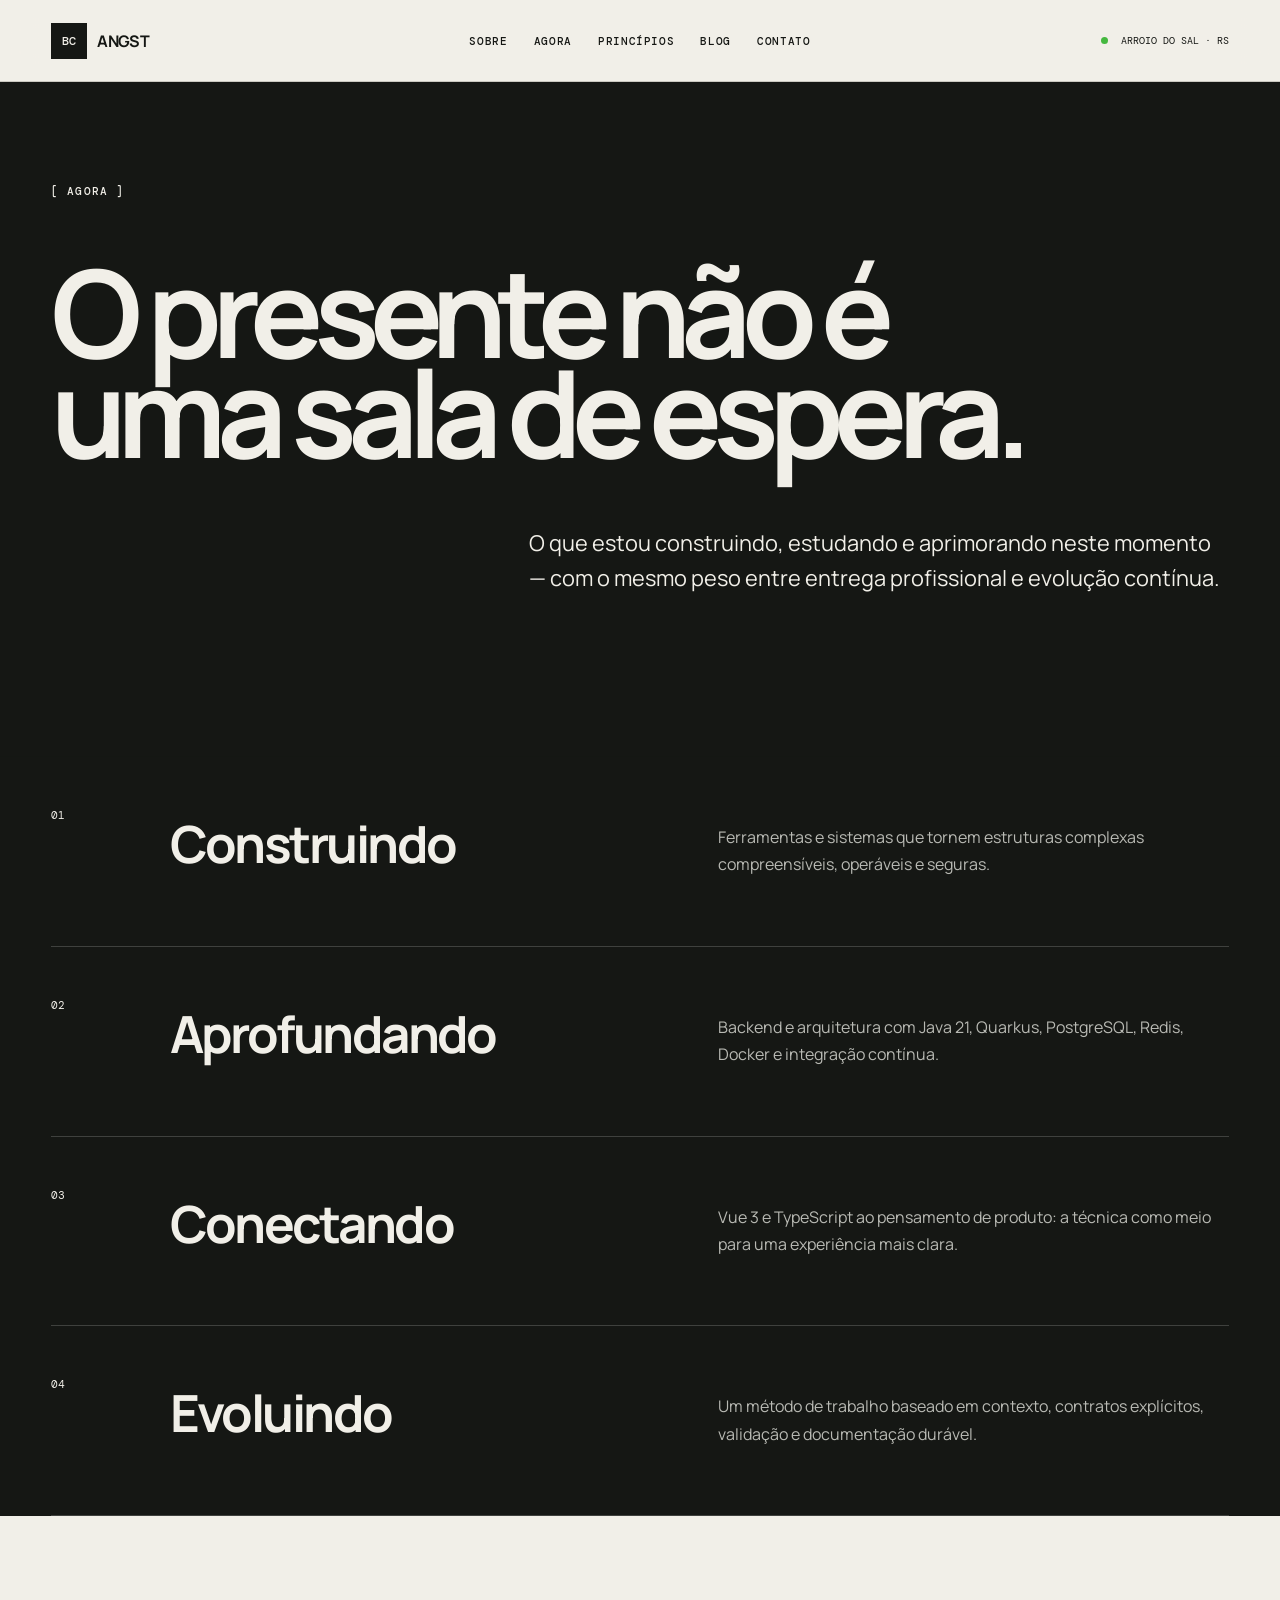
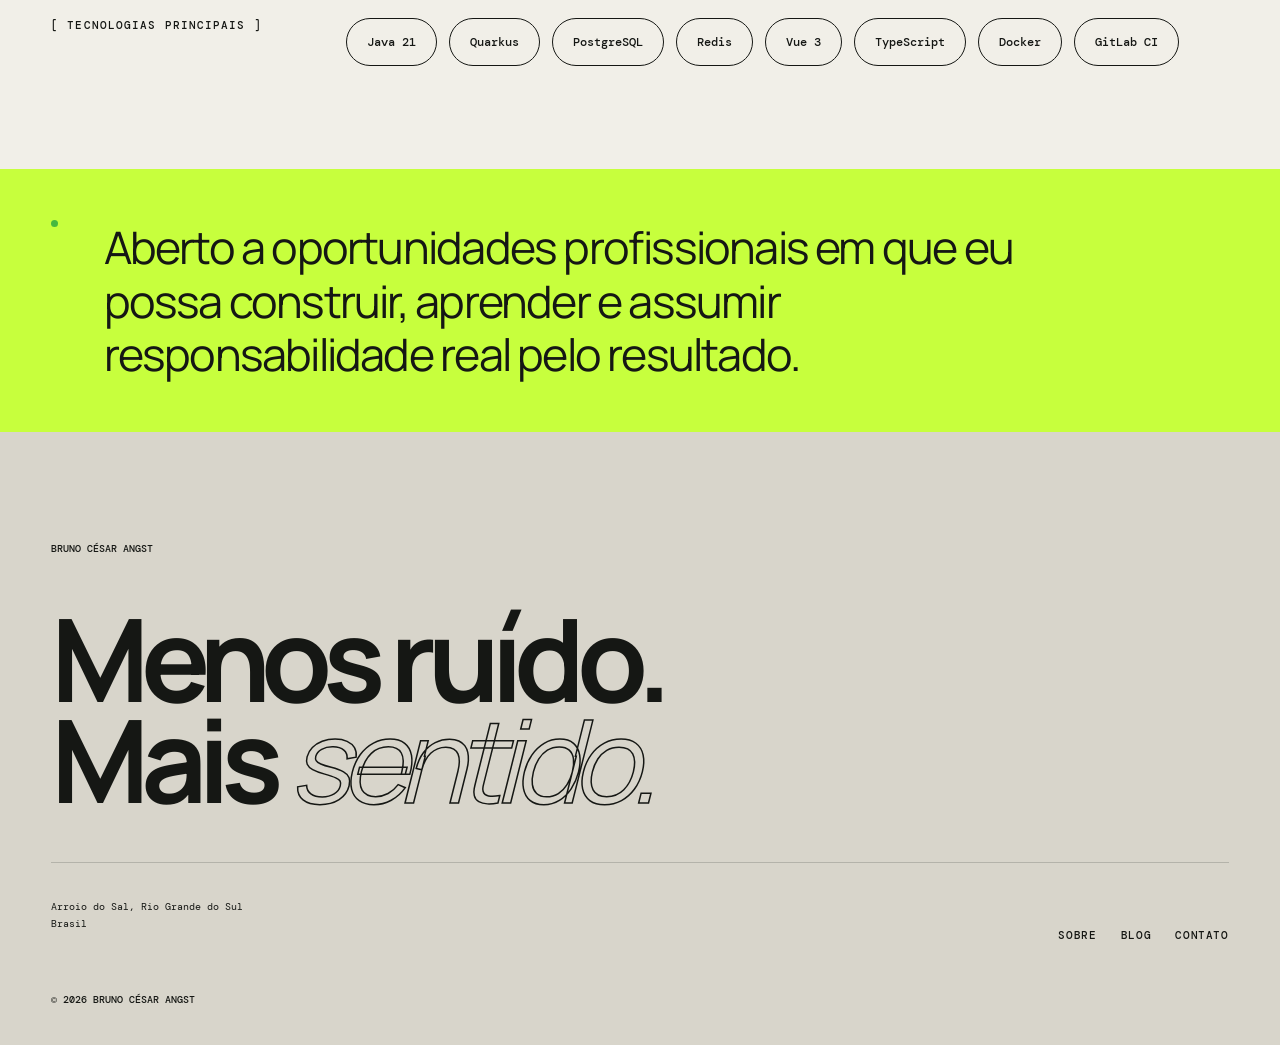
==== agora/index.html @ 10d909a9 "Publica site pessoal no GitHub Pages" ====
<!DOCTYPE html><html lang="pt-BR"><head><meta charSet="utf-8"/><meta name="viewport" content="width=device-width, initial-scale=1"/><link rel="stylesheet" href="/style.css"/><title>Agora — Bruno César Angst</title><meta name="description" content="O que Bruno César Angst está construindo, estudando e aprimorando agora."/></head><body><div hidden=""><!--$--><!--/$--></div><header><a class="marca" href="/"><span>BC</span><strong>ANGST</strong></a><nav class=""><a href="/sobre">Sobre</a><a href="/agora">Agora</a><a href="/principios">Princípios</a><a href="/blog">Blog</a><a href="/contato">Contato</a></nav><div class="local"><i></i> Arroio do Sal · RS</div><button class="menu" aria-label="Abrir menu" aria-expanded="false"><span></span><span></span></button></header><main><section class="cabecalho-pagina escuro"><div class="rotulo">[ Agora ]</div><h1>O presente não é<br/>uma sala de espera.</h1><p>O que estou construindo, estudando e aprimorando neste momento — com o mesmo peso entre entrega profissional e evolução contínua.</p></section><section class="lista-focos"><article><span>01</span><h2>Construindo</h2><p>Ferramentas e sistemas que tornem estruturas complexas compreensíveis, operáveis e seguras.</p></article><article><span>02</span><h2>Aprofundando</h2><p>Backend e arquitetura com Java 21, Quarkus, PostgreSQL, Redis, Docker e integração contínua.</p></article><article><span>03</span><h2>Conectando</h2><p>Vue 3 e TypeScript ao pensamento de produto: a técnica como meio para uma experiência mais clara.</p></article><article><span>04</span><h2>Evoluindo</h2><p>Um método de trabalho baseado em contexto, contratos explícitos, validação e documentação durável.</p></article></section><section class="stack"><div class="rotulo">[ Tecnologias principais ]</div><div><span>Java 21</span><span>Quarkus</span><span>PostgreSQL</span><span>Redis</span><span>Vue 3</span><span>TypeScript</span><span>Docker</span><span>GitLab CI</span></div></section><section class="nota-agora"><i></i><p>Aberto a oportunidades profissionais em que eu possa construir, aprender e assumir responsabilidade real pelo resultado.</p></section></main><!--$--><!--/$--><footer><div><span>Bruno César Angst</span><h2>Menos ruído.<br/>Mais <em>sentido.</em></h2></div><div class="rodape-fim"><p>Arroio do Sal, Rio Grande do Sul<br/>Brasil</p><div class="links-rodape"><a href="/sobre">Sobre</a><a href="/blog">Blog</a><a href="/contato">Contato</a></div></div><small>© 2026 Bruno César Angst</small></footer></body></html>
---- style.css ----
@import "https://fonts.googleapis.com/css2?family=DM+Mono:wght@300;400;500&family=Manrope:wght@400;500;600;700;800&display=swap";
:root{--papel:#f1efe8;--tinta:#151714;--lima:#c7ff3d;--azul:#6d87ff;--laranja:#ff7a3d;--linha:#1517142e;--cinza:#777971}*{box-sizing:border-box}html{scroll-behavior:smooth}body{background:var(--papel);color:var(--tinta);margin:0;font-family:Manrope,sans-serif}a{color:inherit;text-decoration:none}button{font:inherit;color:inherit}header{border-bottom:1px solid var(--linha);z-index:20;-webkit-backdrop-filter:blur(16px);backdrop-filter:blur(16px);background:#f1efe8ed;grid-template-columns:1fr auto 1fr;align-items:center;height:82px;padding:0 4vw;display:grid;position:sticky;top:0}.marca{align-items:center;gap:10px;width:max-content;display:flex}.marca span{background:var(--tinta);color:var(--papel);place-items:center;width:36px;height:36px;font:500 12px DM Mono;display:grid}.marca strong{letter-spacing:-.04em}nav{gap:26px;display:flex}nav a,.links-rodape a{text-transform:uppercase;letter-spacing:.06em;font:500 11px DM Mono;position:relative}nav a:after{content:"";background:var(--tinta);height:1px;transition:all .2s;position:absolute;bottom:-7px;left:0;right:100%}nav a:hover:after{right:0}.local{text-transform:uppercase;justify-self:end;font:400 10px DM Mono}.local i,.nota-agora i,.disponibilidade i{background:#45b83f;border-radius:50%;width:7px;height:7px;margin-right:7px;display:inline-block}.menu{display:none}.hero{min-height:calc(100vh - 82px);padding:6vw 4vw 3vw;overflow:hidden}.sobrancelha{gap:12px;display:flex}.sobrancelha span,.tags span{border:1px solid var(--linha);text-transform:uppercase;border-radius:99px;padding:8px 12px;font:400 10px DM Mono}.hero h1,.cabecalho-pagina h1{letter-spacing:-.08em;margin:5vw 0 4vw;font-size:clamp(68px,10.2vw,152px);line-height:.82}.hero h1 em,.cabecalho-pagina h1 em,footer h2 em{color:#0000;-webkit-text-stroke:1.5px var(--tinta);font-weight:400}.hero-rodape{justify-content:space-between;align-items:end;max-width:1050px;margin-left:auto;display:flex}.hero-rodape p{max-width:650px;margin:0;font-size:clamp(17px,1.6vw,24px);line-height:1.55}.circulo{background:var(--lima);border:1px solid;border-radius:50%;place-items:center;width:72px;height:72px;font-size:24px;transition:all .25s;display:grid}.circulo:hover{transform:rotate(45deg)}.grade-decorativa{border-top:1px solid var(--linha);letter-spacing:.12em;grid-template-columns:repeat(4,1fr);margin-top:6vw;padding-top:14px;font:400 9px DM Mono;display:grid}.rotulo{text-transform:uppercase;letter-spacing:.1em;font:500 11px DM Mono}.manifesto,.trabalho,.chamada-blog{border-top:1px solid var(--linha);padding:9vw 4vw}.manifesto{grid-template-columns:1fr 3fr;display:grid}.manifesto h2,.trabalho>h2,.chamada-blog h2{letter-spacing:-.065em;margin:0;font-size:clamp(38px,6.1vw,90px);line-height:1.04}.manifesto h2 span{color:var(--cinza)}.duas-colunas{grid-template-columns:1fr 1fr;gap:4vw;margin:6vw 0 3vw 25%;display:grid}.duas-colunas p,.chamada-blog p{font-size:15px;line-height:1.75}.link-texto,.link-claro{text-transform:uppercase;letter-spacing:.05em;border-bottom:1px solid;padding:12px 0;font:500 12px DM Mono;display:inline-flex}.link-texto{margin-left:25%}.link-texto span{margin-left:35px}.trabalho{background:var(--tinta);color:var(--papel)}.secao-topo{justify-content:space-between;margin-bottom:5vw;display:flex}.secao-topo>span{text-transform:uppercase;font:400 10px DM Mono}.trabalho>h2{margin-bottom:7vw}.projetos{border-top:1px solid #f1efe833}.projetos article{isolation:isolate;border-bottom:1px solid #f1efe833;grid-template-columns:90px 1fr 70px;gap:2vw;padding:3.5vw 0;transition:all .3s;display:grid;position:relative}.projetos article:before{content:"";transform-origin:bottom;z-index:-1;transition:all .3s;position:absolute;inset:0;transform:scaleY(0)}.projetos article.lima:before{background:var(--lima)}.projetos article.azul:before{background:var(--azul)}.projetos article.laranja:before{background:var(--laranja)}.projetos article:hover{color:var(--tinta);padding-left:2vw;padding-right:2vw}.projetos article:hover:before{transform:scaleY(1)}.numero{font:400 12px DM Mono}.projeto-corpo small{text-transform:uppercase;font:400 10px DM Mono}.projeto-corpo h3{letter-spacing:-.05em;margin:12px 0 20px;font-size:clamp(30px,4vw,60px)}.projeto-corpo p{color:#b8b9b3;max-width:700px;line-height:1.7}.projetos article:hover p{color:var(--tinta)}.tags{gap:8px;margin-top:25px;display:flex}.projeto-seta{place-items:center;font-size:22px;display:grid}.link-claro{margin-top:4vw}.chamada-blog{grid-template-columns:1fr 3fr;display:grid}.chamada-blog p{max-width:660px;margin:3vw 0}.botao{background:var(--tinta);color:var(--papel);text-transform:uppercase;padding:16px 24px;font:500 11px DM Mono;display:inline-block}.faixa-agora{background:var(--lima);grid-template-columns:220px 1fr auto;align-items:center;gap:3vw;padding:3vw 4vw;display:grid}.faixa-agora>span,.faixa-agora a{font:500 10px DM Mono}.faixa-agora p{letter-spacing:-.035em;font-size:clamp(18px,2.2vw,32px)}.cabecalho-pagina{border-bottom:1px solid var(--linha);min-height:75vh;padding:8vw 4vw 7vw}.cabecalho-pagina h1{margin:5vw 0;font-size:clamp(60px,9.5vw,140px)}.cabecalho-pagina>p{max-width:700px;margin-left:auto;font-size:clamp(17px,1.7vw,25px);line-height:1.6}.cabecalho-pagina.escuro{background:var(--tinta);color:var(--papel)}.escuro h1{max-width:1200px}.texto-editorial{grid-template-columns:1fr 2fr;gap:6vw;padding:9vw 4vw;display:grid}.texto-editorial aside{font:400 10px/1.8 DM Mono}.texto-editorial>div{max-width:800px}.texto-editorial h2{letter-spacing:-.055em;margin-top:0;font-size:clamp(35px,4.8vw,66px);line-height:1.08}.texto-editorial p,.corpo-artigo p{font-size:17px;line-height:1.9}.texto-editorial blockquote,.corpo-artigo blockquote{letter-spacing:-.04em;border-left:5px solid var(--lima);margin:5vw 0;padding-left:3vw;font-size:clamp(27px,3.5vw,47px);line-height:1.2}.assinatura{background:var(--azul);grid-template-columns:1fr 3fr;padding:6vw 4vw;display:grid}.assinatura span{text-transform:uppercase;font:500 10px DM Mono}.assinatura p{letter-spacing:-.04em;margin:0;font-size:clamp(30px,4vw,58px);line-height:1.2}.lista-focos{background:var(--tinta);color:var(--papel);padding:0 4vw}.lista-focos article{border-bottom:1px solid #ffffff2e;grid-template-columns:80px 1fr 1fr;gap:3vw;padding:4vw 0;display:grid}.lista-focos span{font:400 11px DM Mono}.lista-focos h2{letter-spacing:-.05em;margin:0;font-size:clamp(30px,4vw,58px)}.lista-focos p{color:#b8b9b3;max-width:500px;line-height:1.7}.stack{grid-template-columns:1fr 3fr;padding:8vw 4vw;display:grid}.stack>div:last-child{flex-wrap:wrap;gap:12px;display:flex}.stack span{border:1px solid var(--tinta);border-radius:99px;padding:15px 20px;font:500 12px DM Mono}.nota-agora,.disponibilidade{background:var(--lima);align-items:flex-start;gap:3vw;padding:4vw;display:flex}.nota-agora p,.disponibilidade p{letter-spacing:-.04em;max-width:1000px;margin:0;font-size:clamp(24px,3.5vw,50px);line-height:1.2}.grade-principios{grid-template-columns:1fr 1fr;padding:0 4vw 9vw;display:grid}.grade-principios article{border:1px solid var(--linha);min-height:330px;margin:-1px 0 0 -1px;padding:4vw}.grade-principios span{font:400 11px DM Mono}.grade-principios h2{letter-spacing:-.05em;margin:3vw 0 2vw;font-size:clamp(26px,3.2vw,47px);line-height:1.05}.grade-principios p{color:#5d5f59;line-height:1.7}.blog-cabecalho{background:var(--laranja)}.temas{border-bottom:1px solid var(--linha);flex-wrap:wrap;gap:12px;padding:2vw 4vw;display:flex}.temas span{border:1px solid;border-radius:99px;padding:9px 12px;font:400 10px DM Mono}.artigos{padding:8vw 4vw}.cartao-artigo{border-top:1px solid;border-bottom:1px solid;grid-template-columns:1fr auto;align-items:center;margin-top:3vw;padding:4vw 0;display:grid}.cartao-artigo span,.artigo-inteiro header span{font:400 10px DM Mono}.cartao-artigo h2{letter-spacing:-.06em;max-width:1050px;margin:2vw 0;font-size:clamp(32px,5.5vw,78px);line-height:1.03}.cartao-artigo p{font-size:16px}.cartao-artigo b{font-size:35px}.artigo-inteiro{max-width:1100px;margin:auto;padding:7vw 4vw 10vw}.voltar{text-transform:uppercase;font:500 11px DM Mono}.artigo-inteiro header{border-bottom:1px solid;margin:6vw 0;padding-bottom:5vw}.artigo-inteiro h1{letter-spacing:-.07em;font-size:clamp(48px,7vw,100px);line-height:.98}.artigo-inteiro header p{max-width:700px;font-size:22px;line-height:1.6}.corpo-artigo{max-width:720px;margin:auto}.corpo-artigo .abertura{font-size:26px;font-weight:600}.corpo-artigo h2{letter-spacing:-.05em;margin-top:5vw;font-size:clamp(30px,4vw,50px)}.contato-cabecalho{background:var(--azul)}.lista-contatos{padding:0 4vw 7vw}.lista-contatos a{border-bottom:1px solid;grid-template-columns:140px 1fr auto;align-items:center;padding:3vw 0;display:grid}.lista-contatos span{text-transform:uppercase;font:500 10px DM Mono}.lista-contatos h2{letter-spacing:-.05em;margin:0;font-size:clamp(27px,4.5vw,65px)}.lista-contatos b{font-size:25px}.disponibilidade span{font:500 10px DM Mono}.disponibilidade>div{align-items:flex-start;gap:4vw;display:flex}.disponibilidade p{font-size:clamp(22px,3vw,42px)}footer{background:#d8d5cb;flex-direction:column;justify-content:space-between;min-height:600px;padding:8vw 4vw 3vw;display:flex}footer>div:first-child>span,footer small{text-transform:uppercase;font:500 10px DM Mono}footer h2{letter-spacing:-.075em;margin:4vw 0;font-size:clamp(55px,9vw,130px);line-height:.88}.rodape-fim{border-top:1px solid var(--linha);justify-content:space-between;align-items:end;padding-top:25px;display:flex}.rodape-fim p{font:400 10px/1.7 DM Mono}.links-rodape{gap:24px;display:flex}footer small{margin-top:4vw}@media (max-width:760px){header{grid-template-columns:1fr auto}.local{display:none}.menu{background:0 0;border:0;flex-direction:column;gap:6px;display:flex}.menu span{background:var(--tinta);width:24px;height:1px}nav{background:var(--papel);border-bottom:1px solid;flex-direction:column;padding:28px 4vw;display:none;position:absolute;top:82px;left:0;right:0}nav.aberto{display:flex}.hero,.cabecalho-pagina{padding-top:16vw}.hero h1,.cabecalho-pagina h1{margin:14vw 0;font-size:17vw}.hero-rodape{align-items:start}.hero-rodape p{max-width:78%}.circulo{width:58px;height:58px}.grade-decorativa{grid-template-columns:1fr 1fr;gap:10px}.manifesto,.chamada-blog{grid-template-columns:1fr;gap:45px}.duas-colunas{grid-template-columns:1fr;margin:35px 0}.link-texto{margin-left:0}.manifesto,.trabalho,.chamada-blog{padding-top:18vw;padding-bottom:18vw}.projetos article{grid-template-columns:32px 1fr 25px;padding:40px 0}.faixa-agora{grid-template-columns:1fr auto;padding:9vw 4vw}.faixa-agora>span{grid-column:1/-1}.texto-editorial{grid-template-columns:1fr;padding-top:16vw;padding-bottom:16vw}.assinatura,.stack{grid-template-columns:1fr;gap:35px;padding-top:14vw;padding-bottom:14vw}.lista-focos article{grid-template-columns:35px 1fr}.lista-focos article p{grid-column:2}.grade-principios{grid-template-columns:1fr}.grade-principios article{min-height:270px;padding:10vw 5vw}.temas{padding-top:6vw;padding-bottom:6vw}.artigos{padding-top:15vw;padding-bottom:15vw}.cartao-artigo{padding:10vw 0}.lista-contatos a{grid-template-columns:1fr auto;padding:8vw 0}.lista-contatos span{grid-column:1/-1;margin-bottom:12px}.disponibilidade>div{display:block}.disponibilidade span{margin-bottom:20px;display:block}.links-rodape{flex-wrap:wrap}.rodape-fim{align-items:start}footer{min-height:520px}}@media (prefers-reduced-motion:reduce){*{scroll-behavior:auto!important;transition:none!important;animation:none!important}}@media(max-width:760px){header{height:auto;min-height:82px;grid-template-columns:1fr;padding-top:18px;padding-bottom:18px;gap:18px}header nav{display:flex;position:static;border:0;padding:0;background:transparent;flex-direction:row;flex-wrap:wrap;gap:16px}.menu{display:none!important}}
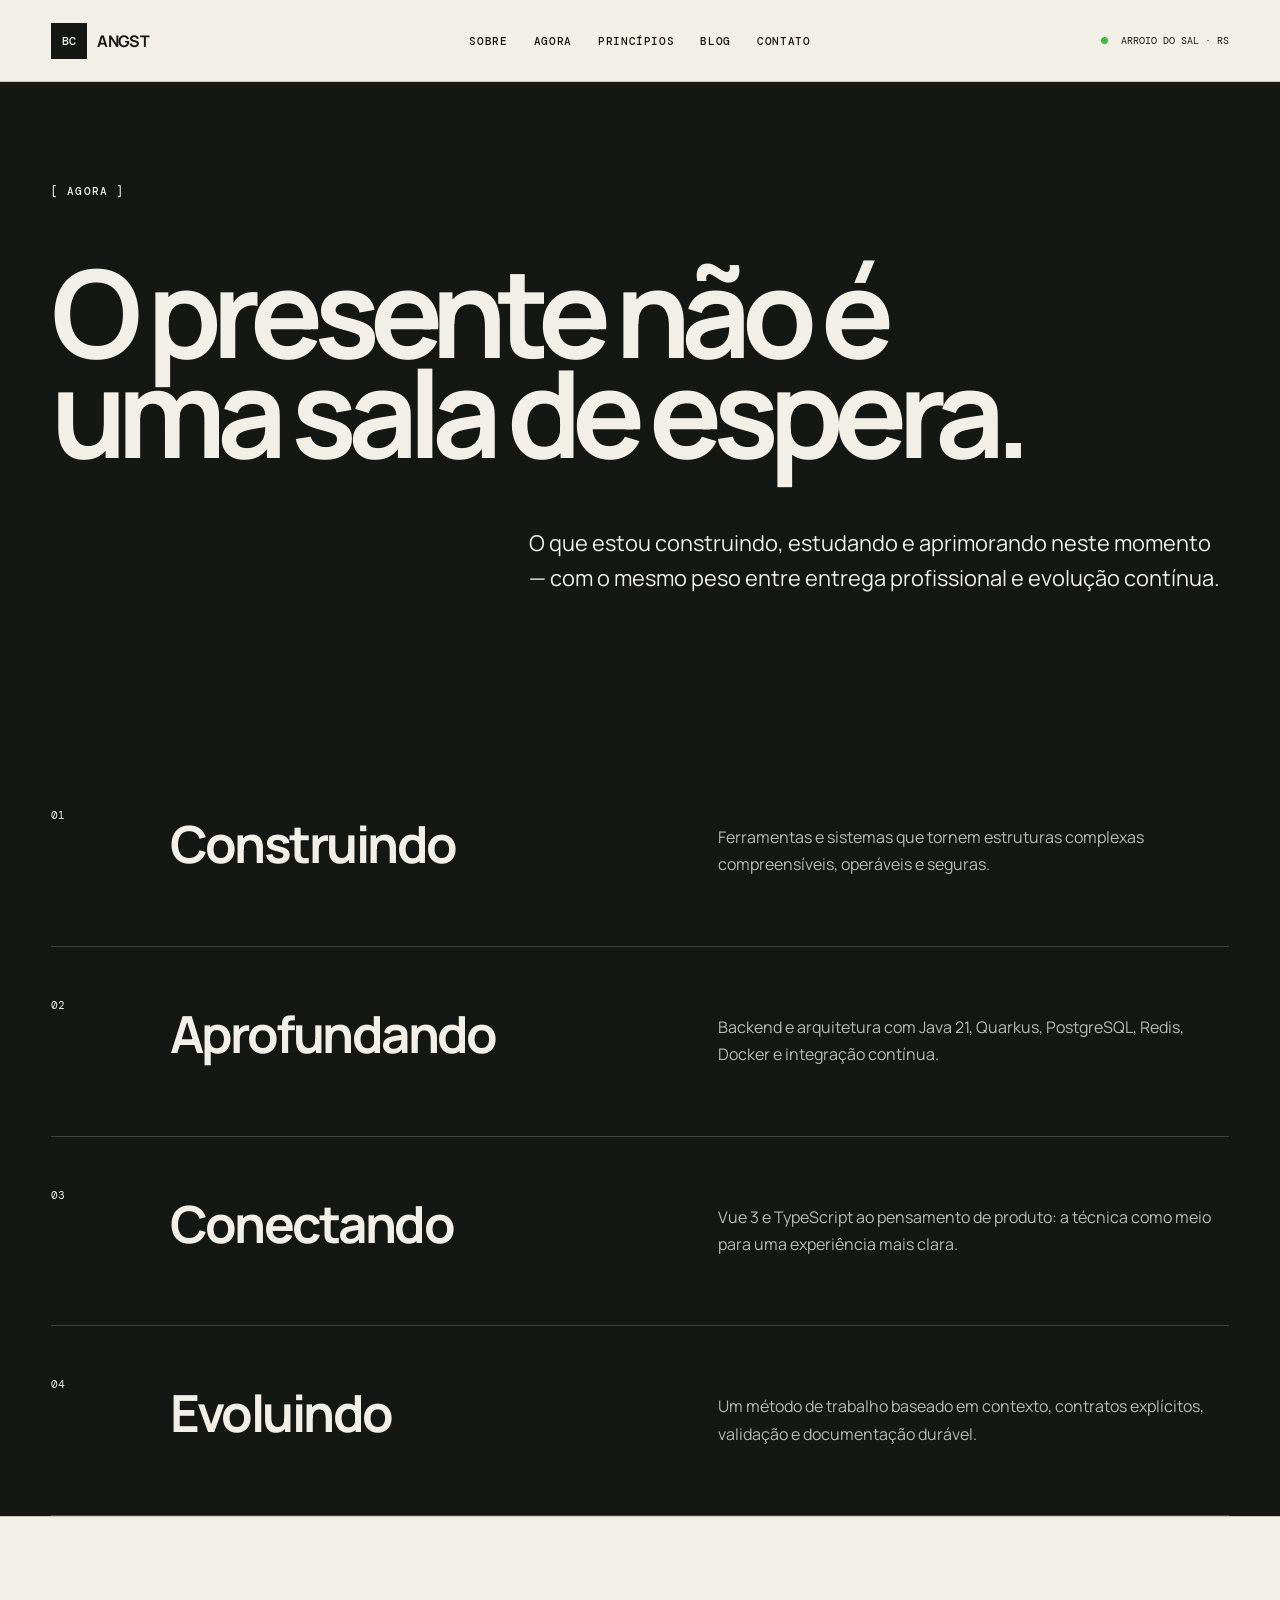
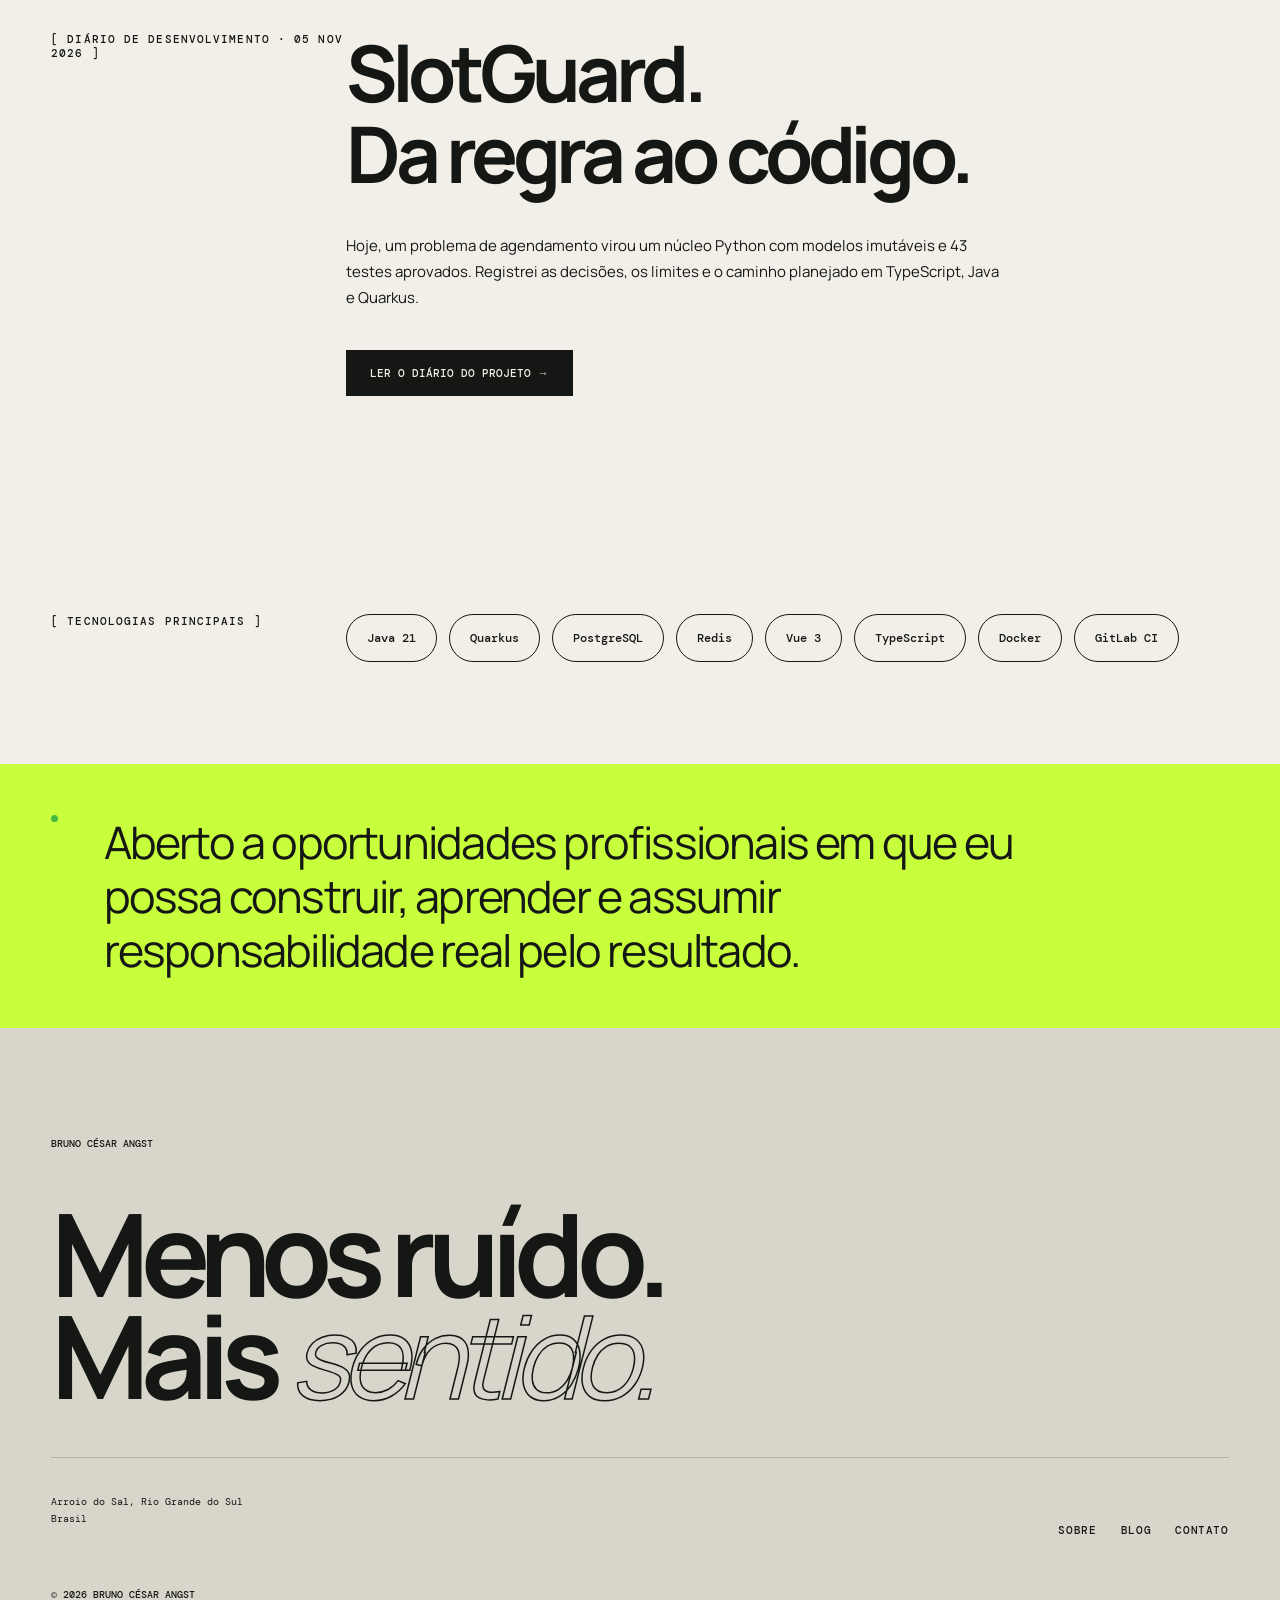
==== commit b5dd88d9: "Adiciona diário de desenvolvimento do SlotGuard ao blog" ====
--- a/agora/index.html
+++ b/agora/index.html
@@ -1 +1 @@
-<!DOCTYPE html><html lang="pt-BR"><head><meta charSet="utf-8"/><meta name="viewport" content="width=device-width, initial-scale=1"/><link rel="stylesheet" href="/style.css"/><title>Agora — Bruno César Angst</title><meta name="description" content="O que Bruno César Angst está construindo, estudando e aprimorando agora."/></head><body><div hidden=""><!--$--><!--/$--></div><header><a class="marca" href="/"><span>BC</span><strong>ANGST</strong></a><nav class=""><a href="/sobre">Sobre</a><a href="/agora">Agora</a><a href="/principios">Princípios</a><a href="/blog">Blog</a><a href="/contato">Contato</a></nav><div class="local"><i></i> Arroio do Sal · RS</div><button class="menu" aria-label="Abrir menu" aria-expanded="false"><span></span><span></span></button></header><main><section class="cabecalho-pagina escuro"><div class="rotulo">[ Agora ]</div><h1>O presente não é<br/>uma sala de espera.</h1><p>O que estou construindo, estudando e aprimorando neste momento — com o mesmo peso entre entrega profissional e evolução contínua.</p></section><section class="lista-focos"><article><span>01</span><h2>Construindo</h2><p>Ferramentas e sistemas que tornem estruturas complexas compreensíveis, operáveis e seguras.</p></article><article><span>02</span><h2>Aprofundando</h2><p>Backend e arquitetura com Java 21, Quarkus, PostgreSQL, Redis, Docker e integração contínua.</p></article><article><span>03</span><h2>Conectando</h2><p>Vue 3 e TypeScript ao pensamento de produto: a técnica como meio para uma experiência mais clara.</p></article><article><span>04</span><h2>Evoluindo</h2><p>Um método de trabalho baseado em contexto, contratos explícitos, validação e documentação durável.</p></article></section><section class="stack"><div class="rotulo">[ Tecnologias principais ]</div><div><span>Java 21</span><span>Quarkus</span><span>PostgreSQL</span><span>Redis</span><span>Vue 3</span><span>TypeScript</span><span>Docker</span><span>GitLab CI</span></div></section><section class="nota-agora"><i></i><p>Aberto a oportunidades profissionais em que eu possa construir, aprender e assumir responsabilidade real pelo resultado.</p></section></main><!--$--><!--/$--><footer><div><span>Bruno César Angst</span><h2>Menos ruído.<br/>Mais <em>sentido.</em></h2></div><div class="rodape-fim"><p>Arroio do Sal, Rio Grande do Sul<br/>Brasil</p><div class="links-rodape"><a href="/sobre">Sobre</a><a href="/blog">Blog</a><a href="/contato">Contato</a></div></div><small>© 2026 Bruno César Angst</small></footer></body></html>+<!DOCTYPE html><html lang="pt-BR"><head><meta charSet="utf-8"/><meta name="viewport" content="width=device-width, initial-scale=1"/><link rel="stylesheet" href="/style-v2.css"/><title>Agora — Bruno César Angst</title><meta name="description" content="O que Bruno César Angst está construindo, estudando e aprimorando agora."/></head><body><div hidden=""><!--$--><!--/$--></div><header><a class="marca" href="/"><span>BC</span><strong>ANGST</strong></a><nav class=""><a href="/sobre/">Sobre</a><a href="/agora/">Agora</a><a href="/principios/">Princípios</a><a href="/blog/">Blog</a><a href="/contato/">Contato</a></nav><div class="local"><i></i> Arroio do Sal · RS</div><button class="menu" aria-label="Abrir menu" aria-expanded="false"><span></span><span></span></button></header><main><section class="cabecalho-pagina escuro"><div class="rotulo">[ Agora ]</div><h1>O presente não é<br/>uma sala de espera.</h1><p>O que estou construindo, estudando e aprimorando neste momento — com o mesmo peso entre entrega profissional e evolução contínua.</p></section><section class="lista-focos"><article><span>01</span><h2>Construindo</h2><p>Ferramentas e sistemas que tornem estruturas complexas compreensíveis, operáveis e seguras.</p></article><article><span>02</span><h2>Aprofundando</h2><p>Backend e arquitetura com Java 21, Quarkus, PostgreSQL, Redis, Docker e integração contínua.</p></article><article><span>03</span><h2>Conectando</h2><p>Vue 3 e TypeScript ao pensamento de produto: a técnica como meio para uma experiência mais clara.</p></article><article><span>04</span><h2>Evoluindo</h2><p>Um método de trabalho baseado em contexto, contratos explícitos, validação e documentação durável.</p></article></section><section class="chamada-blog"><div class="rotulo">[ Diário de desenvolvimento · 05 nov 2026 ]</div><div><h2>SlotGuard.<br/>Da regra ao código.</h2><p>Hoje, um problema de agendamento virou um núcleo Python com modelos imutáveis e 43 testes aprovados. Registrei as decisões, os limites e o caminho planejado em TypeScript, Java e Quarkus.</p><a class="botao" href="/blog/slotguard-primeiro-nucleo-python/">Ler o diário do projeto →</a></div></section><section class="stack"><div class="rotulo">[ Tecnologias principais ]</div><div><span>Java 21</span><span>Quarkus</span><span>PostgreSQL</span><span>Redis</span><span>Vue 3</span><span>TypeScript</span><span>Docker</span><span>GitLab CI</span></div></section><section class="nota-agora"><i></i><p>Aberto a oportunidades profissionais em que eu possa construir, aprender e assumir responsabilidade real pelo resultado.</p></section></main><!--$--><!--/$--><footer><div><span>Bruno César Angst</span><h2>Menos ruído.<br/>Mais <em>sentido.</em></h2></div><div class="rodape-fim"><p>Arroio do Sal, Rio Grande do Sul<br/>Brasil</p><div class="links-rodape"><a href="/sobre/">Sobre</a><a href="/blog/">Blog</a><a href="/contato/">Contato</a></div></div><small>© 2026 Bruno César Angst</small></footer></body></html>
--- a/style-v2.css
+++ b/style-v2.css
@@ -0,0 +1,4 @@
+@import "https://fonts.googleapis.com/css2?family=DM+Mono:wght@300;400;500&family=Manrope:wght@400;500;600;700;800&display=swap";
+:root{--papel:#f1efe8;--tinta:#151714;--lima:#c7ff3d;--azul:#6d87ff;--laranja:#ff7a3d;--linha:#1517142e;--cinza:#777971}*{box-sizing:border-box}html{scroll-behavior:smooth}body{background:var(--papel);color:var(--tinta);margin:0;font-family:Manrope,sans-serif}a{color:inherit;text-decoration:none}button{font:inherit;color:inherit}header{border-bottom:1px solid var(--linha);z-index:20;-webkit-backdrop-filter:blur(16px);backdrop-filter:blur(16px);background:#f1efe8ed;grid-template-columns:1fr auto 1fr;align-items:center;height:82px;padding:0 4vw;display:grid;position:sticky;top:0}.marca{align-items:center;gap:10px;width:max-content;display:flex}.marca span{background:var(--tinta);color:var(--papel);place-items:center;width:36px;height:36px;font:500 12px DM Mono;display:grid}.marca strong{letter-spacing:-.04em}nav{gap:26px;display:flex}nav a,.links-rodape a{text-transform:uppercase;letter-spacing:.06em;font:500 11px DM Mono;position:relative}nav a:after{content:"";background:var(--tinta);height:1px;transition:all .2s;position:absolute;bottom:-7px;left:0;right:100%}nav a:hover:after{right:0}.local{text-transform:uppercase;justify-self:end;font:400 10px DM Mono}.local i,.nota-agora i,.disponibilidade i{background:#45b83f;border-radius:50%;width:7px;height:7px;margin-right:7px;display:inline-block}.menu{display:none}.hero{min-height:calc(100vh - 82px);padding:6vw 4vw 3vw;overflow:hidden}.sobrancelha{gap:12px;display:flex}.sobrancelha span,.tags span{border:1px solid var(--linha);text-transform:uppercase;border-radius:99px;padding:8px 12px;font:400 10px DM Mono}.hero h1,.cabecalho-pagina h1{letter-spacing:-.08em;margin:5vw 0 4vw;font-size:clamp(68px,10.2vw,152px);line-height:.82}.hero h1 em,.cabecalho-pagina h1 em,footer h2 em{color:#0000;-webkit-text-stroke:1.5px var(--tinta);font-weight:400}.hero-rodape{justify-content:space-between;align-items:end;max-width:1050px;margin-left:auto;display:flex}.hero-rodape p{max-width:650px;margin:0;font-size:clamp(17px,1.6vw,24px);line-height:1.55}.circulo{background:var(--lima);border:1px solid;border-radius:50%;place-items:center;width:72px;height:72px;font-size:24px;transition:all .25s;display:grid}.circulo:hover{transform:rotate(45deg)}.grade-decorativa{border-top:1px solid var(--linha);letter-spacing:.12em;grid-template-columns:repeat(4,1fr);margin-top:6vw;padding-top:14px;font:400 9px DM Mono;display:grid}.rotulo{text-transform:uppercase;letter-spacing:.1em;font:500 11px DM Mono}.manifesto,.trabalho,.chamada-blog{border-top:1px solid var(--linha);padding:9vw 4vw}.manifesto{grid-template-columns:1fr 3fr;display:grid}.manifesto h2,.trabalho>h2,.chamada-blog h2{letter-spacing:-.065em;margin:0;font-size:clamp(38px,6.1vw,90px);line-height:1.04}.manifesto h2 span{color:var(--cinza)}.duas-colunas{grid-template-columns:1fr 1fr;gap:4vw;margin:6vw 0 3vw 25%;display:grid}.duas-colunas p,.chamada-blog p{font-size:15px;line-height:1.75}.link-texto,.link-claro{text-transform:uppercase;letter-spacing:.05em;border-bottom:1px solid;padding:12px 0;font:500 12px DM Mono;display:inline-flex}.link-texto{margin-left:25%}.link-texto span{margin-left:35px}.trabalho{background:var(--tinta);color:var(--papel)}.secao-topo{justify-content:space-between;margin-bottom:5vw;display:flex}.secao-topo>span{text-transform:uppercase;font:400 10px DM Mono}.trabalho>h2{margin-bottom:7vw}.projetos{border-top:1px solid #f1efe833}.projetos article{isolation:isolate;border-bottom:1px solid #f1efe833;grid-template-columns:90px 1fr 70px;gap:2vw;padding:3.5vw 0;transition:all .3s;display:grid;position:relative}.projetos article:before{content:"";transform-origin:bottom;z-index:-1;transition:all .3s;position:absolute;inset:0;transform:scaleY(0)}.projetos article.lima:before{background:var(--lima)}.projetos article.azul:before{background:var(--azul)}.projetos article.laranja:before{background:var(--laranja)}.projetos article:hover{color:var(--tinta);padding-left:2vw;padding-right:2vw}.projetos article:hover:before{transform:scaleY(1)}.numero{font:400 12px DM Mono}.projeto-corpo small{text-transform:uppercase;font:400 10px DM Mono}.projeto-corpo h3{letter-spacing:-.05em;margin:12px 0 20px;font-size:clamp(30px,4vw,60px)}.projeto-corpo p{color:#b8b9b3;max-width:700px;line-height:1.7}.projetos article:hover p{color:var(--tinta)}.tags{gap:8px;margin-top:25px;display:flex}.projeto-seta{place-items:center;font-size:22px;display:grid}.link-claro{margin-top:4vw}.chamada-blog{grid-template-columns:1fr 3fr;display:grid}.chamada-blog p{max-width:660px;margin:3vw 0}.botao{background:var(--tinta);color:var(--papel);text-transform:uppercase;padding:16px 24px;font:500 11px DM Mono;display:inline-block}.faixa-agora{background:var(--lima);grid-template-columns:220px 1fr auto;align-items:center;gap:3vw;padding:3vw 4vw;display:grid}.faixa-agora>span,.faixa-agora a{font:500 10px DM Mono}.faixa-agora p{letter-spacing:-.035em;font-size:clamp(18px,2.2vw,32px)}.cabecalho-pagina{border-bottom:1px solid var(--linha);min-height:75vh;padding:8vw 4vw 7vw}.cabecalho-pagina h1{margin:5vw 0;font-size:clamp(60px,9.5vw,140px)}.cabecalho-pagina>p{max-width:700px;margin-left:auto;font-size:clamp(17px,1.7vw,25px);line-height:1.6}.cabecalho-pagina.escuro{background:var(--tinta);color:var(--papel)}.escuro h1{max-width:1200px}.texto-editorial{grid-template-columns:1fr 2fr;gap:6vw;padding:9vw 4vw;display:grid}.texto-editorial aside{font:400 10px/1.8 DM Mono}.texto-editorial>div{max-width:800px}.texto-editorial h2{letter-spacing:-.055em;margin-top:0;font-size:clamp(35px,4.8vw,66px);line-height:1.08}.texto-editorial p,.corpo-artigo p{font-size:17px;line-height:1.9}.texto-editorial blockquote,.corpo-artigo blockquote{letter-spacing:-.04em;border-left:5px solid var(--lima);margin:5vw 0;padding-left:3vw;font-size:clamp(27px,3.5vw,47px);line-height:1.2}.assinatura{background:var(--azul);grid-template-columns:1fr 3fr;padding:6vw 4vw;display:grid}.assinatura span{text-transform:uppercase;font:500 10px DM Mono}.assinatura p{letter-spacing:-.04em;margin:0;font-size:clamp(30px,4vw,58px);line-height:1.2}.lista-focos{background:var(--tinta);color:var(--papel);padding:0 4vw}.lista-focos article{border-bottom:1px solid #ffffff2e;grid-template-columns:80px 1fr 1fr;gap:3vw;padding:4vw 0;display:grid}.lista-focos span{font:400 11px DM Mono}.lista-focos h2{letter-spacing:-.05em;margin:0;font-size:clamp(30px,4vw,58px)}.lista-focos p{color:#b8b9b3;max-width:500px;line-height:1.7}.stack{grid-template-columns:1fr 3fr;padding:8vw 4vw;display:grid}.stack>div:last-child{flex-wrap:wrap;gap:12px;display:flex}.stack span{border:1px solid var(--tinta);border-radius:99px;padding:15px 20px;font:500 12px DM Mono}.nota-agora,.disponibilidade{background:var(--lima);align-items:flex-start;gap:3vw;padding:4vw;display:flex}.nota-agora p,.disponibilidade p{letter-spacing:-.04em;max-width:1000px;margin:0;font-size:clamp(24px,3.5vw,50px);line-height:1.2}.grade-principios{grid-template-columns:1fr 1fr;padding:0 4vw 9vw;display:grid}.grade-principios article{border:1px solid var(--linha);min-height:330px;margin:-1px 0 0 -1px;padding:4vw}.grade-principios span{font:400 11px DM Mono}.grade-principios h2{letter-spacing:-.05em;margin:3vw 0 2vw;font-size:clamp(26px,3.2vw,47px);line-height:1.05}.grade-principios p{color:#5d5f59;line-height:1.7}.blog-cabecalho{background:var(--laranja)}.temas{border-bottom:1px solid var(--linha);flex-wrap:wrap;gap:12px;padding:2vw 4vw;display:flex}.temas span{border:1px solid;border-radius:99px;padding:9px 12px;font:400 10px DM Mono}.artigos{padding:8vw 4vw}.cartao-artigo{border-top:1px solid;border-bottom:1px solid;grid-template-columns:1fr auto;align-items:center;margin-top:3vw;padding:4vw 0;display:grid}.cartao-artigo span,.artigo-inteiro header span{font:400 10px DM Mono}.cartao-artigo h2{letter-spacing:-.06em;max-width:1050px;margin:2vw 0;font-size:clamp(32px,5.5vw,78px);line-height:1.03}.cartao-artigo p{font-size:16px}.cartao-artigo b{font-size:35px}.artigo-inteiro{max-width:1100px;margin:auto;padding:7vw 4vw 10vw}.voltar{text-transform:uppercase;font:500 11px DM Mono}.artigo-inteiro header{border-bottom:1px solid;margin:6vw 0;padding-bottom:5vw}.artigo-inteiro h1{letter-spacing:-.07em;font-size:clamp(48px,7vw,100px);line-height:.98}.artigo-inteiro header p{max-width:700px;font-size:22px;line-height:1.6}.corpo-artigo{max-width:720px;margin:auto}.corpo-artigo .abertura{font-size:26px;font-weight:600}.corpo-artigo h2{letter-spacing:-.05em;margin-top:5vw;font-size:clamp(30px,4vw,50px)}.contato-cabecalho{background:var(--azul)}.lista-contatos{padding:0 4vw 7vw}.lista-contatos a{border-bottom:1px solid;grid-template-columns:140px 1fr auto;align-items:center;padding:3vw 0;display:grid}.lista-contatos span{text-transform:uppercase;font:500 10px DM Mono}.lista-contatos h2{letter-spacing:-.05em;margin:0;font-size:clamp(27px,4.5vw,65px)}.lista-contatos b{font-size:25px}.disponibilidade span{font:500 10px DM Mono}.disponibilidade>div{align-items:flex-start;gap:4vw;display:flex}.disponibilidade p{font-size:clamp(22px,3vw,42px)}footer{background:#d8d5cb;flex-direction:column;justify-content:space-between;min-height:600px;padding:8vw 4vw 3vw;display:flex}footer>div:first-child>span,footer small{text-transform:uppercase;font:500 10px DM Mono}footer h2{letter-spacing:-.075em;margin:4vw 0;font-size:clamp(55px,9vw,130px);line-height:.88}.rodape-fim{border-top:1px solid var(--linha);justify-content:space-between;align-items:end;padding-top:25px;display:flex}.rodape-fim p{font:400 10px/1.7 DM Mono}.links-rodape{gap:24px;display:flex}footer small{margin-top:4vw}@media (max-width:760px){header{grid-template-columns:1fr auto}.local{display:none}.menu{background:0 0;border:0;flex-direction:column;gap:6px;display:flex}.menu span{background:var(--tinta);width:24px;height:1px}nav{background:var(--papel);border-bottom:1px solid;flex-direction:column;padding:28px 4vw;display:none;position:absolute;top:82px;left:0;right:0}nav.aberto{display:flex}.hero,.cabecalho-pagina{padding-top:16vw}.hero h1,.cabecalho-pagina h1{margin:14vw 0;font-size:17vw}.hero-rodape{align-items:start}.hero-rodape p{max-width:78%}.circulo{width:58px;height:58px}.grade-decorativa{grid-template-columns:1fr 1fr;gap:10px}.manifesto,.chamada-blog{grid-template-columns:1fr;gap:45px}.duas-colunas{grid-template-columns:1fr;margin:35px 0}.link-texto{margin-left:0}.manifesto,.trabalho,.chamada-blog{padding-top:18vw;padding-bottom:18vw}.projetos article{grid-template-columns:32px 1fr 25px;padding:40px 0}.faixa-agora{grid-template-columns:1fr auto;padding:9vw 4vw}.faixa-agora>span{grid-column:1/-1}.texto-editorial{grid-template-columns:1fr;padding-top:16vw;padding-bottom:16vw}.assinatura,.stack{grid-template-columns:1fr;gap:35px;padding-top:14vw;padding-bottom:14vw}.lista-focos article{grid-template-columns:35px 1fr}.lista-focos article p{grid-column:2}.grade-principios{grid-template-columns:1fr}.grade-principios article{min-height:270px;padding:10vw 5vw}.temas{padding-top:6vw;padding-bottom:6vw}.artigos{padding-top:15vw;padding-bottom:15vw}.cartao-artigo{padding:10vw 0}.lista-contatos a{grid-template-columns:1fr auto;padding:8vw 0}.lista-contatos span{grid-column:1/-1;margin-bottom:12px}.disponibilidade>div{display:block}.disponibilidade span{margin-bottom:20px;display:block}.links-rodape{flex-wrap:wrap}.rodape-fim{align-items:start}footer{min-height:520px}}@media (prefers-reduced-motion:reduce){*{scroll-behavior:auto!important;transition:none!important;animation:none!important}}@media(max-width:760px){header{height:auto;min-height:82px;grid-template-columns:1fr;padding-top:18px;padding-bottom:18px;gap:18px}header nav{display:flex;position:static;border:0;padding:0;background:transparent;flex-direction:row;flex-wrap:wrap;gap:16px}.menu{display:none!important}}
+
+.artigo-inteiro>header{height:auto;display:block;position:static;padding:0 0 5vw;margin:6vw 0;background:transparent;backdrop-filter:none;border-bottom:1px solid;grid-template-columns:none}
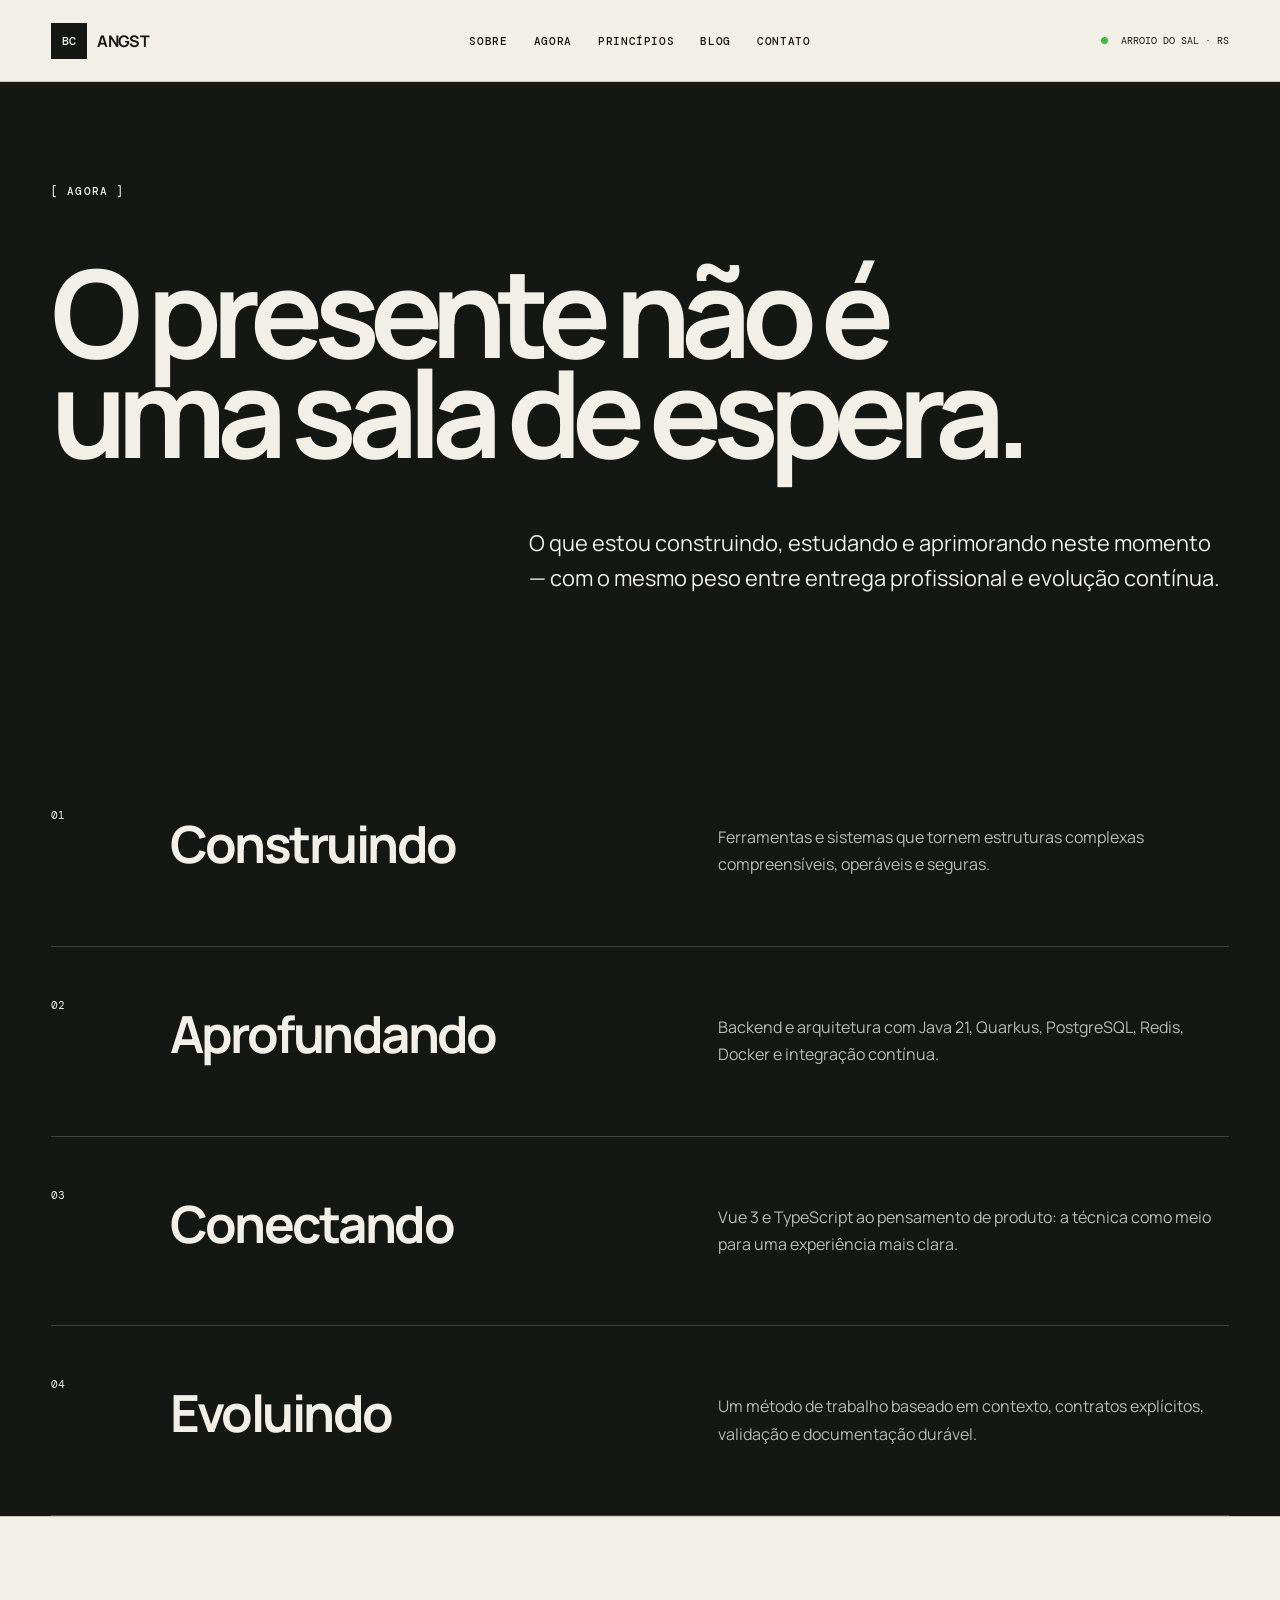
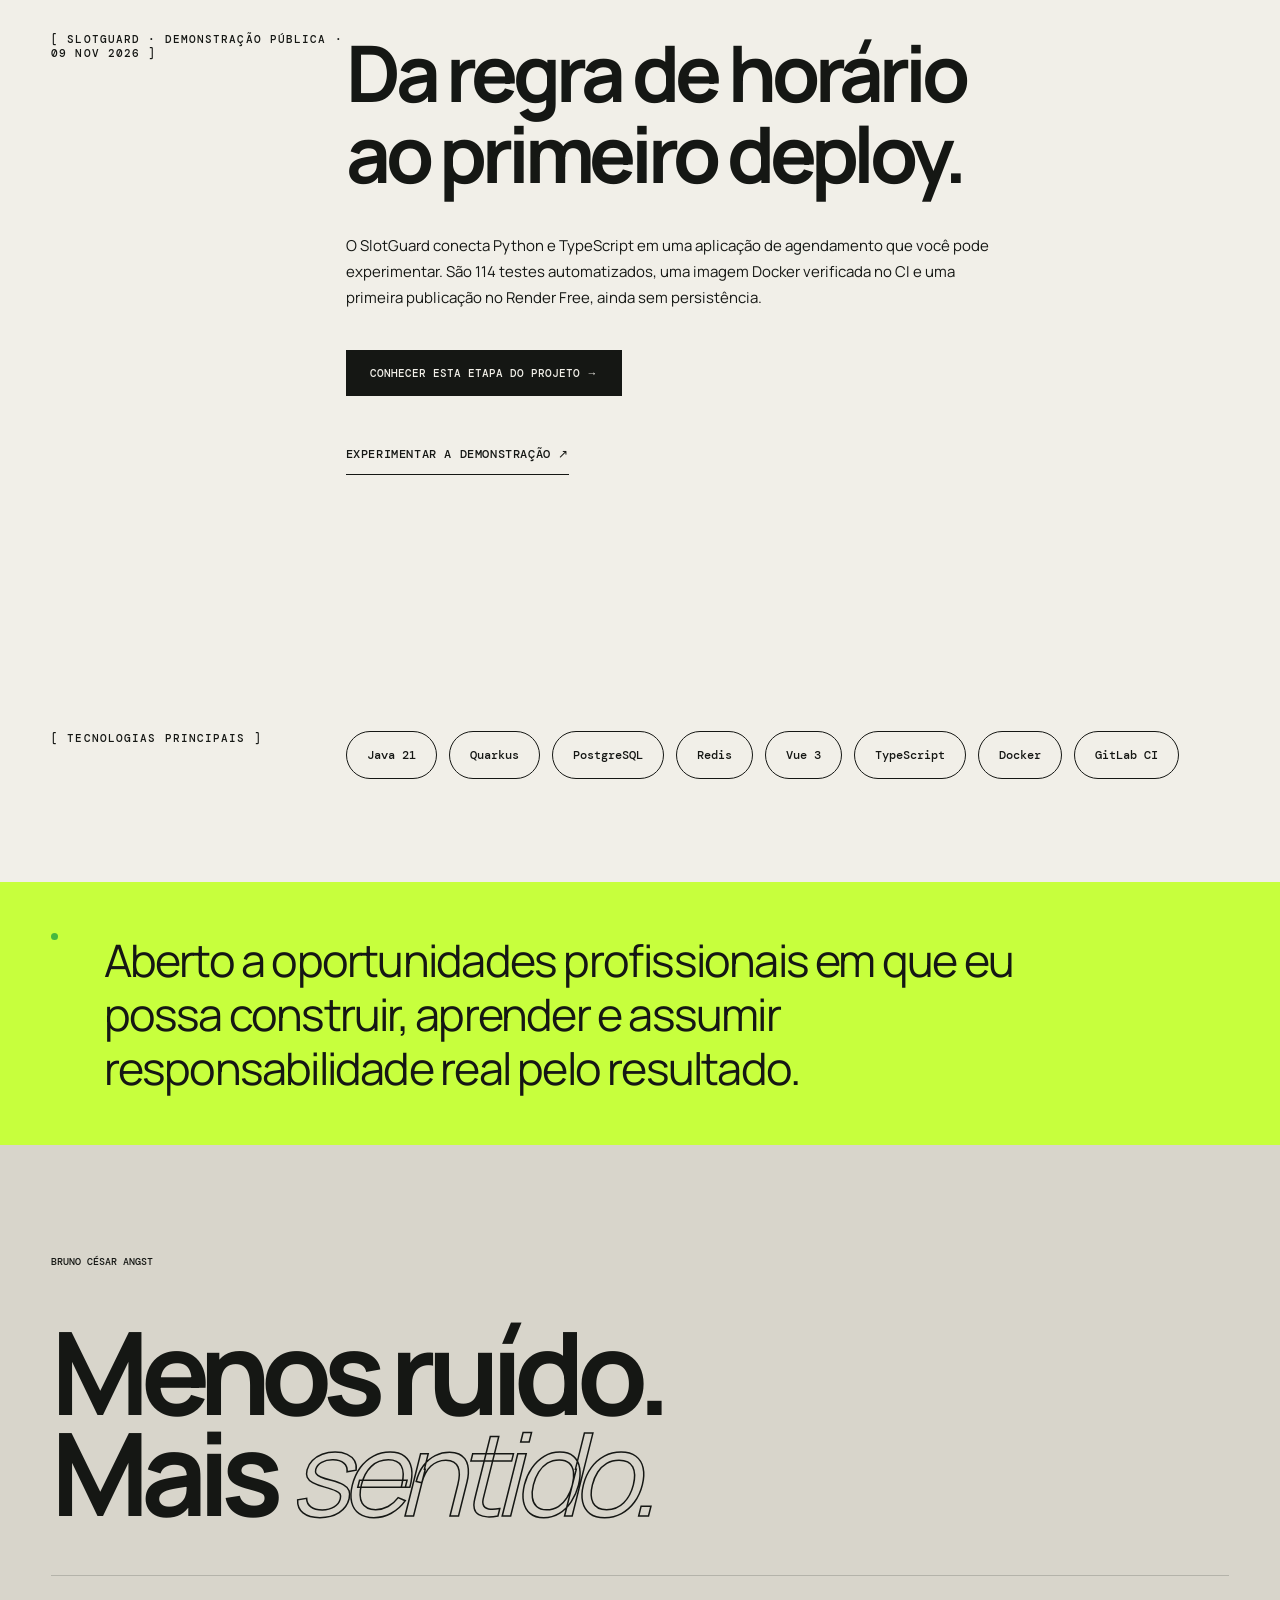
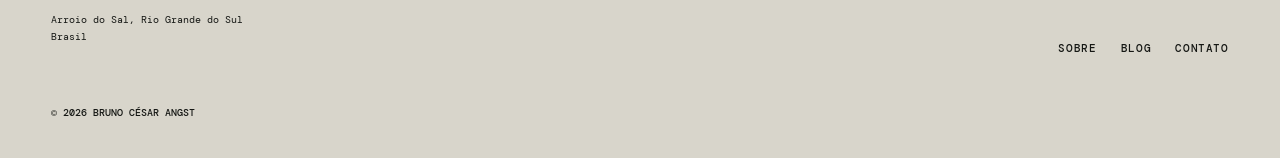
==== commit 79af07b6: "Publica etapa do SlotGuard com demonstracao, testes e deploy" ====
--- a/agora/index.html
+++ b/agora/index.html
@@ -1 +1 @@
-<!DOCTYPE html><html lang="pt-BR"><head><meta charSet="utf-8"/><meta name="viewport" content="width=device-width, initial-scale=1"/><link rel="stylesheet" href="/style-v2.css"/><title>Agora — Bruno César Angst</title><meta name="description" content="O que Bruno César Angst está construindo, estudando e aprimorando agora."/></head><body><div hidden=""><!--$--><!--/$--></div><header><a class="marca" href="/"><span>BC</span><strong>ANGST</strong></a><nav class=""><a href="/sobre/">Sobre</a><a href="/agora/">Agora</a><a href="/principios/">Princípios</a><a href="/blog/">Blog</a><a href="/contato/">Contato</a></nav><div class="local"><i></i> Arroio do Sal · RS</div><button class="menu" aria-label="Abrir menu" aria-expanded="false"><span></span><span></span></button></header><main><section class="cabecalho-pagina escuro"><div class="rotulo">[ Agora ]</div><h1>O presente não é<br/>uma sala de espera.</h1><p>O que estou construindo, estudando e aprimorando neste momento — com o mesmo peso entre entrega profissional e evolução contínua.</p></section><section class="lista-focos"><article><span>01</span><h2>Construindo</h2><p>Ferramentas e sistemas que tornem estruturas complexas compreensíveis, operáveis e seguras.</p></article><article><span>02</span><h2>Aprofundando</h2><p>Backend e arquitetura com Java 21, Quarkus, PostgreSQL, Redis, Docker e integração contínua.</p></article><article><span>03</span><h2>Conectando</h2><p>Vue 3 e TypeScript ao pensamento de produto: a técnica como meio para uma experiência mais clara.</p></article><article><span>04</span><h2>Evoluindo</h2><p>Um método de trabalho baseado em contexto, contratos explícitos, validação e documentação durável.</p></article></section><section class="chamada-blog"><div class="rotulo">[ Diário de desenvolvimento · 05 nov 2026 ]</div><div><h2>SlotGuard.<br/>Da regra ao código.</h2><p>Hoje, um problema de agendamento virou um núcleo Python com modelos imutáveis e 43 testes aprovados. Registrei as decisões, os limites e o caminho planejado em TypeScript, Java e Quarkus.</p><a class="botao" href="/blog/slotguard-primeiro-nucleo-python/">Ler o diário do projeto →</a></div></section><section class="stack"><div class="rotulo">[ Tecnologias principais ]</div><div><span>Java 21</span><span>Quarkus</span><span>PostgreSQL</span><span>Redis</span><span>Vue 3</span><span>TypeScript</span><span>Docker</span><span>GitLab CI</span></div></section><section class="nota-agora"><i></i><p>Aberto a oportunidades profissionais em que eu possa construir, aprender e assumir responsabilidade real pelo resultado.</p></section></main><!--$--><!--/$--><footer><div><span>Bruno César Angst</span><h2>Menos ruído.<br/>Mais <em>sentido.</em></h2></div><div class="rodape-fim"><p>Arroio do Sal, Rio Grande do Sul<br/>Brasil</p><div class="links-rodape"><a href="/sobre/">Sobre</a><a href="/blog/">Blog</a><a href="/contato/">Contato</a></div></div><small>© 2026 Bruno César Angst</small></footer></body></html>+<!DOCTYPE html><html lang="pt-BR"><head><meta charSet="utf-8"/><meta name="viewport" content="width=device-width, initial-scale=1"/><link rel="stylesheet" href="/style-v2.css"/><title>Agora — Bruno César Angst</title><meta name="description" content="O que Bruno César Angst está construindo, estudando e aprimorando agora."/></head><body><div hidden=""><!--$--><!--/$--></div><header><a class="marca" href="/"><span>BC</span><strong>ANGST</strong></a><nav class=""><a href="/sobre/">Sobre</a><a href="/agora/">Agora</a><a href="/principios/">Princípios</a><a href="/blog/">Blog</a><a href="/contato/">Contato</a></nav><div class="local"><i></i> Arroio do Sal · RS</div><button class="menu" aria-label="Abrir menu" aria-expanded="false"><span></span><span></span></button></header><main><section class="cabecalho-pagina escuro"><div class="rotulo">[ Agora ]</div><h1>O presente não é<br/>uma sala de espera.</h1><p>O que estou construindo, estudando e aprimorando neste momento — com o mesmo peso entre entrega profissional e evolução contínua.</p></section><section class="lista-focos"><article><span>01</span><h2>Construindo</h2><p>Ferramentas e sistemas que tornem estruturas complexas compreensíveis, operáveis e seguras.</p></article><article><span>02</span><h2>Aprofundando</h2><p>Backend e arquitetura com Java 21, Quarkus, PostgreSQL, Redis, Docker e integração contínua.</p></article><article><span>03</span><h2>Conectando</h2><p>Vue 3 e TypeScript ao pensamento de produto: a técnica como meio para uma experiência mais clara.</p></article><article><span>04</span><h2>Evoluindo</h2><p>Um método de trabalho baseado em contexto, contratos explícitos, validação e documentação durável.</p></article></section><section class="chamada-blog"><div class="rotulo">[ SlotGuard · demonstração pública · 09 nov 2026 ]</div><div><h2>Da regra de horário<br/>ao primeiro deploy.</h2><p>O SlotGuard conecta Python e TypeScript em uma aplicação de agendamento que você pode experimentar. São 114 testes automatizados, uma imagem Docker verificada no CI e uma primeira publicação no Render Free, ainda sem persistência.</p><a class="botao" href="/blog/slotguard-demonstracao-publica/">Conhecer esta etapa do projeto →</a><p><a class="link-texto" style="margin-left:0" href="https://slotguard-zf3f.onrender.com/" target="_blank" rel="noopener noreferrer">Experimentar a demonstração ↗</a></p></div></section><section class="stack"><div class="rotulo">[ Tecnologias principais ]</div><div><span>Java 21</span><span>Quarkus</span><span>PostgreSQL</span><span>Redis</span><span>Vue 3</span><span>TypeScript</span><span>Docker</span><span>GitLab CI</span></div></section><section class="nota-agora"><i></i><p>Aberto a oportunidades profissionais em que eu possa construir, aprender e assumir responsabilidade real pelo resultado.</p></section></main><!--$--><!--/$--><footer><div><span>Bruno César Angst</span><h2>Menos ruído.<br/>Mais <em>sentido.</em></h2></div><div class="rodape-fim"><p>Arroio do Sal, Rio Grande do Sul<br/>Brasil</p><div class="links-rodape"><a href="/sobre/">Sobre</a><a href="/blog/">Blog</a><a href="/contato/">Contato</a></div></div><small>© 2026 Bruno César Angst</small></footer></body></html>
